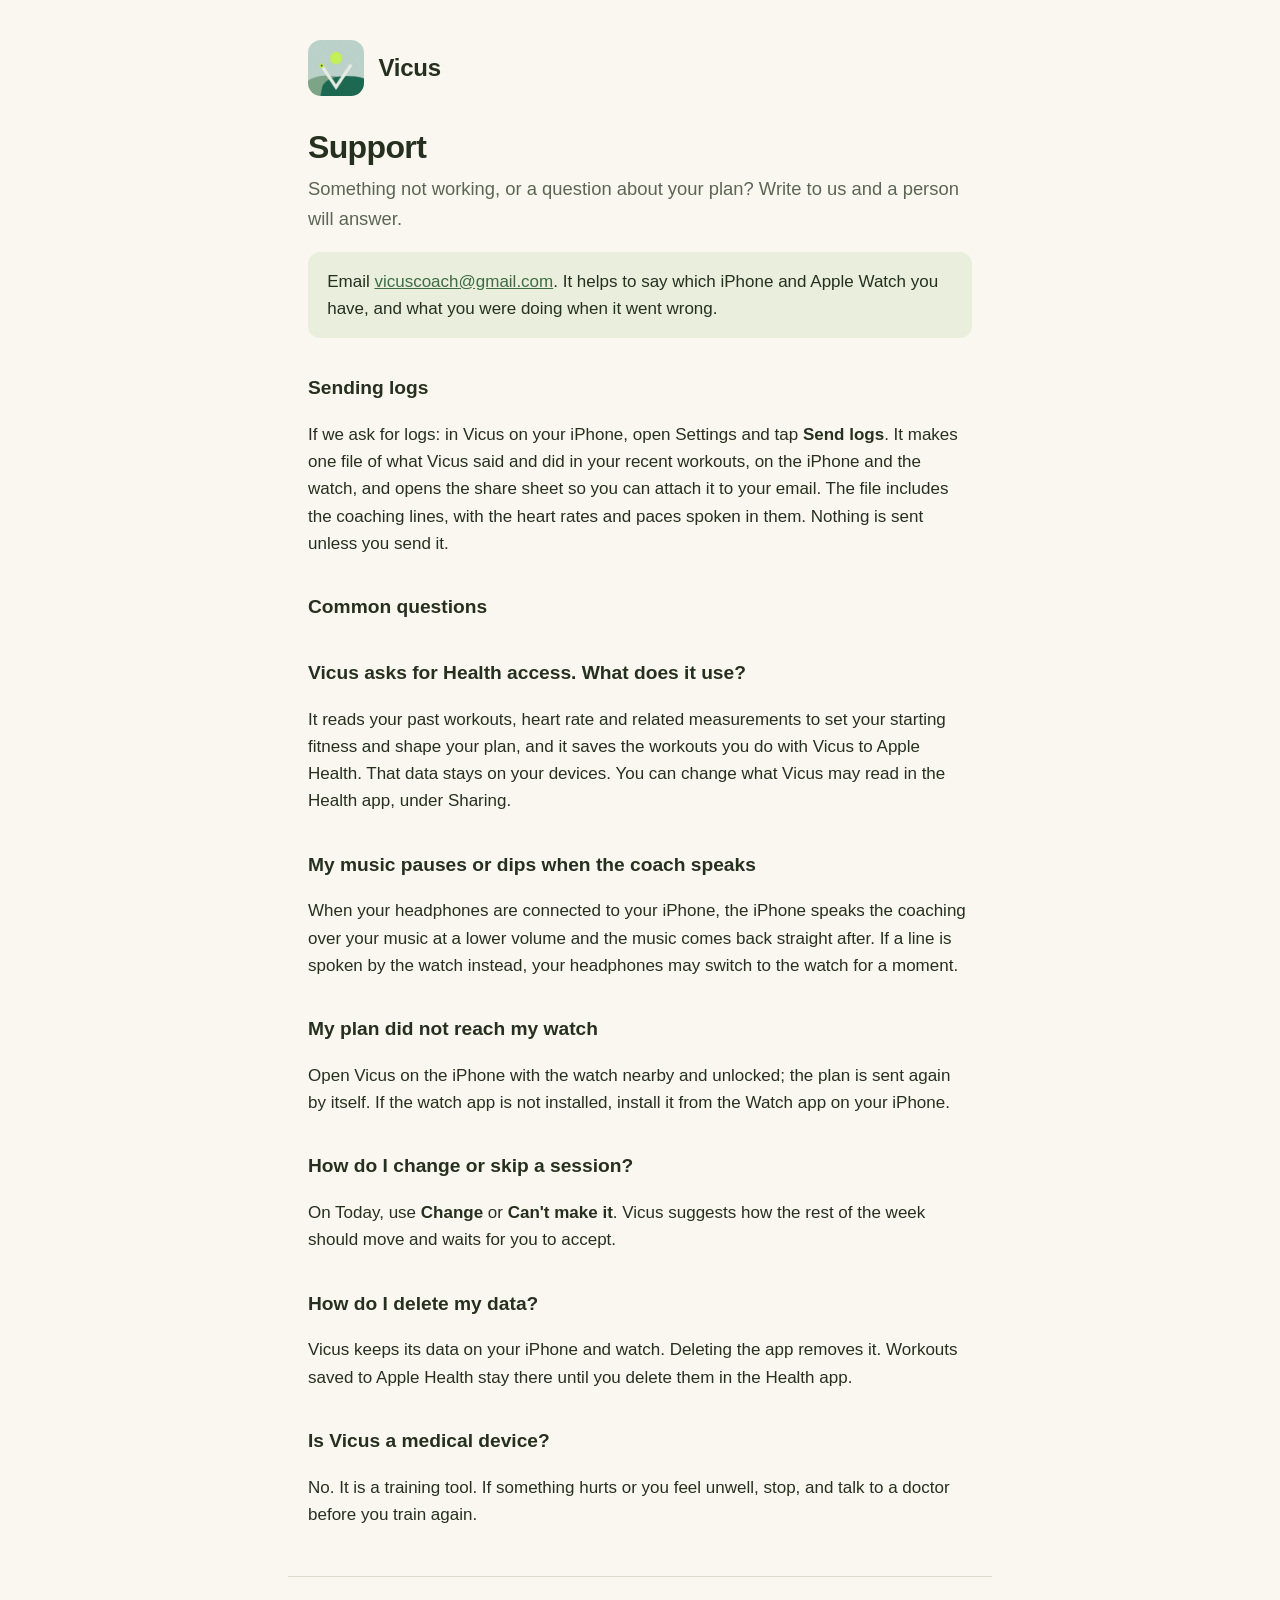
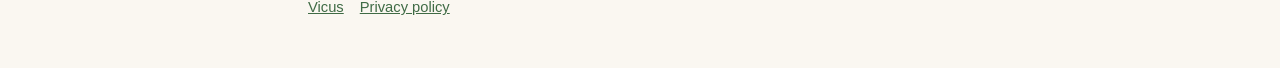
==== support.html @ aeea4aad "Vicus: home, support and privacy policy pages" ====
<!doctype html>
<html lang="en">
<head>
<meta charset="utf-8">
<meta name="viewport" content="width=device-width, initial-scale=1">
<title>Vicus Support</title>
<meta name="description" content="Help with Vicus: how to get in touch, and answers to common questions.">
<link rel="icon" href="favicon.png">
<link rel="stylesheet" href="style.css">
</head>
<body>
<header><img src="icon.png" alt=""><a href="./">Vicus</a></header>
<main>
<h1>Support</h1>
<p class="lead">Something not working, or a question about your plan? Write to us and a person will answer.</p>

<p class="note">Email <a href="mailto:vicuscoach@gmail.com">vicuscoach@gmail.com</a>. It helps to say which iPhone and Apple Watch you have, and what you were doing when it went wrong.</p>

<h2>Sending logs</h2>
<p>If we ask for logs: in Vicus on your iPhone, open Settings and tap <strong>Send logs</strong>. It makes one file of what Vicus said and did in your recent workouts, on the iPhone and the watch, and opens the share sheet so you can attach it to your email. The file includes the coaching lines, with the heart rates and paces spoken in them. Nothing is sent unless you send it.</p>

<h2>Common questions</h2>

<h2>Vicus asks for Health access. What does it use?</h2>
<p>It reads your past workouts, heart rate and related measurements to set your starting fitness and shape your plan, and it saves the workouts you do with Vicus to Apple Health. That data stays on your devices. You can change what Vicus may read in the Health app, under Sharing.</p>

<h2>My music pauses or dips when the coach speaks</h2>
<p>When your headphones are connected to your iPhone, the iPhone speaks the coaching over your music at a lower volume and the music comes back straight after. If a line is spoken by the watch instead, your headphones may switch to the watch for a moment.</p>

<h2>My plan did not reach my watch</h2>
<p>Open Vicus on the iPhone with the watch nearby and unlocked; the plan is sent again by itself. If the watch app is not installed, install it from the Watch app on your iPhone.</p>

<h2>How do I change or skip a session?</h2>
<p>On Today, use <strong>Change</strong> or <strong>Can't make it</strong>. Vicus suggests how the rest of the week should move and waits for you to accept.</p>

<h2>How do I delete my data?</h2>
<p>Vicus keeps its data on your iPhone and watch. Deleting the app removes it. Workouts saved to Apple Health stay there until you delete them in the Health app.</p>

<h2>Is Vicus a medical device?</h2>
<p>No. It is a training tool. If something hurts or you feel unwell, stop, and talk to a doctor before you train again.</p>
</main>
<footer><a href="./">Vicus</a><a href="privacy.html">Privacy policy</a></footer>
</body>
</html>
---- style.css ----
:root { --ink: #26301f; --soft: #5b6654; --paper: #faf7f1; --wash: #e9efdc; --accent: #3f6b45; --line: #d9dccd; }
@media (prefers-color-scheme: dark) {
  :root { --ink: #eef0e6; --soft: #b3bba9; --paper: #171b14; --wash: #20261b; --accent: #9fd0a4; --line: #333a2c; }
}
* { box-sizing: border-box; }
html { -webkit-text-size-adjust: 100%; }
body { margin: 0; background: var(--paper); color: var(--ink); font: 17px/1.6 -apple-system, "Avenir Next", "Segoe UI", Helvetica, Arial, sans-serif; }
main, header, footer { max-width: 44rem; margin: 0 auto; padding: 0 1.25rem; }
header { padding-top: 2.5rem; display: flex; align-items: center; gap: .9rem; }
header img { width: 56px; height: 56px; border-radius: 13px; }
header a { color: var(--ink); text-decoration: none; font-weight: 800; font-size: 1.5rem; letter-spacing: -.01em; }
h1 { font-size: 2rem; line-height: 1.2; margin: 2rem 0 .5rem; letter-spacing: -.02em; }
h2 { font-size: 1.2rem; margin: 2.2rem 0 .4rem; }
p, li { color: var(--ink); }
.lead { font-size: 1.15rem; color: var(--soft); margin-top: 0; }
.note { background: var(--wash); border-radius: 12px; padding: 1rem 1.2rem; }
a { color: var(--accent); }
table { border-collapse: collapse; width: 100%; margin: .6rem 0 1rem; font-size: .95rem; }
th, td { text-align: left; vertical-align: top; padding: .55rem .6rem .55rem 0; border-bottom: 1px solid var(--line); }
th { color: var(--soft); font-weight: 600; }
.wide { overflow-x: auto; }
footer { margin-top: 3rem; padding-top: 1.2rem; padding-bottom: 3rem; border-top: 1px solid var(--line); color: var(--soft); font-size: .92rem; }
footer a { margin-right: 1rem; }
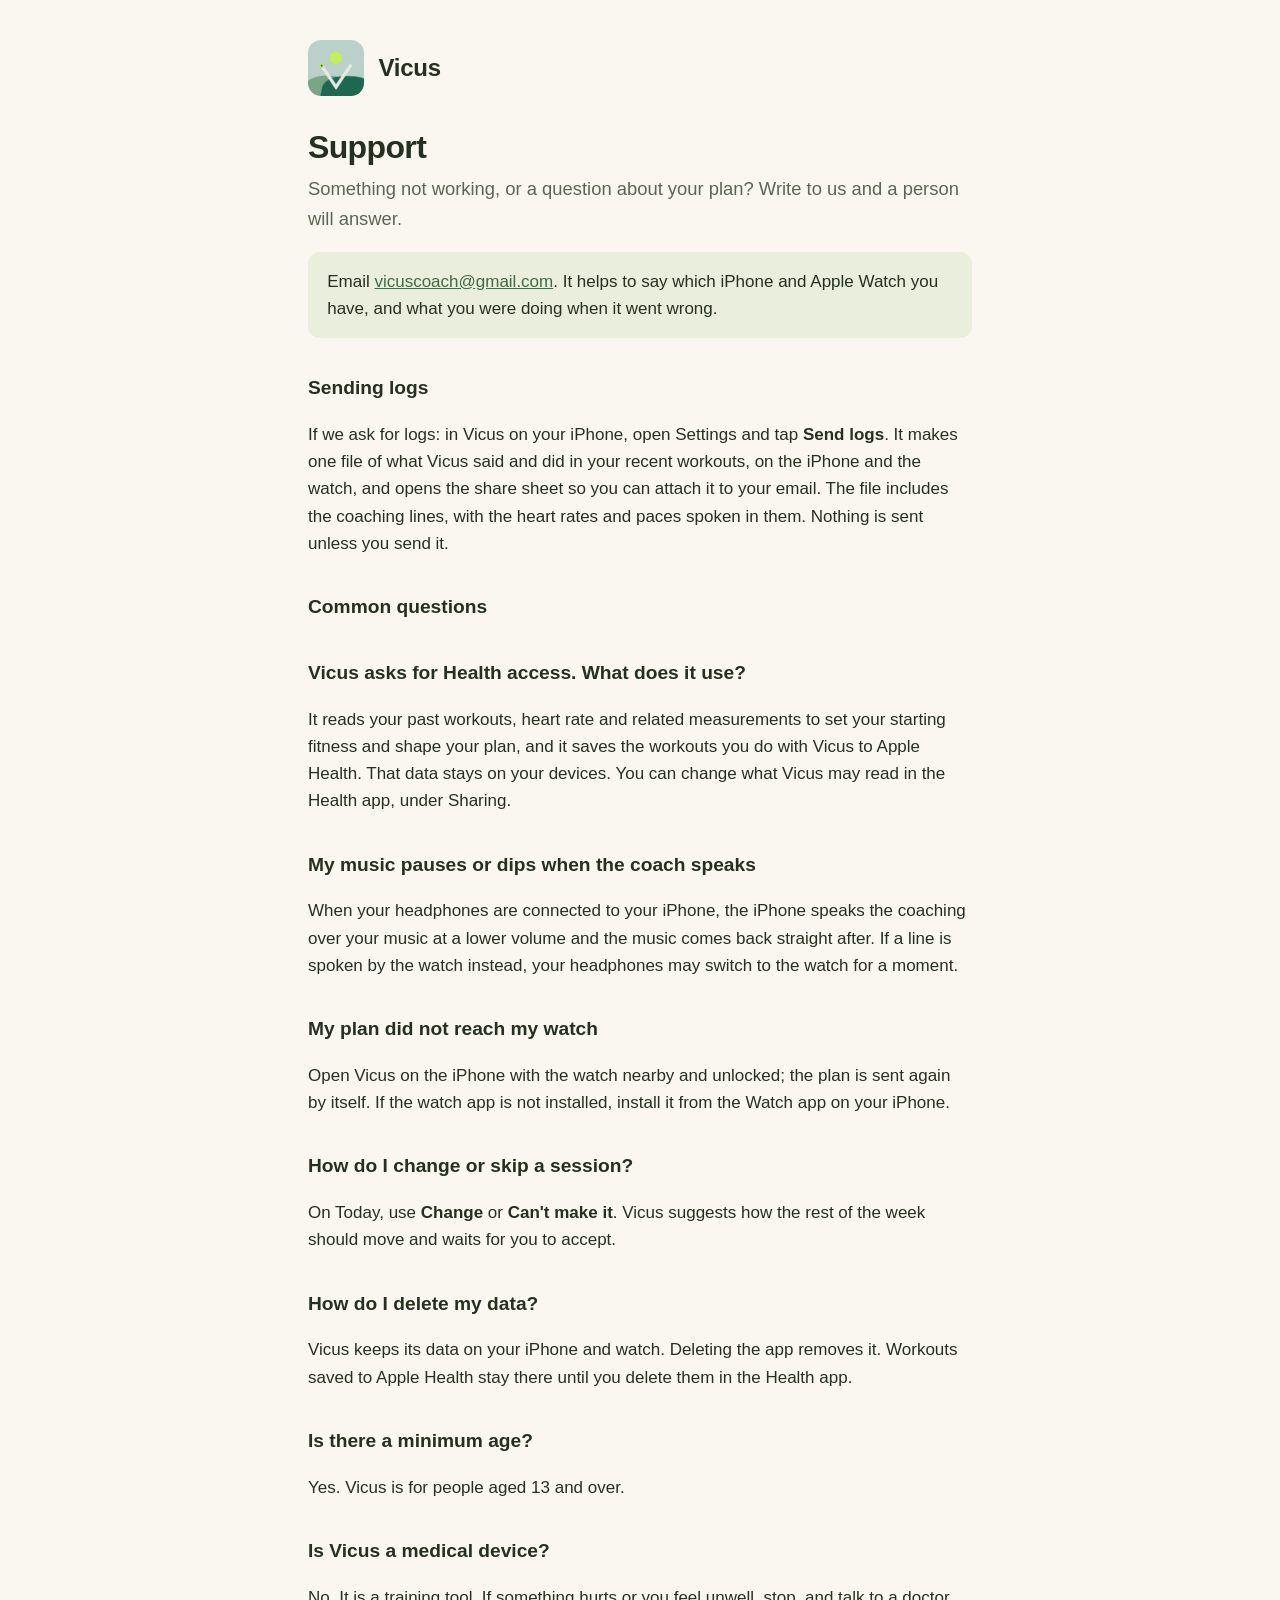
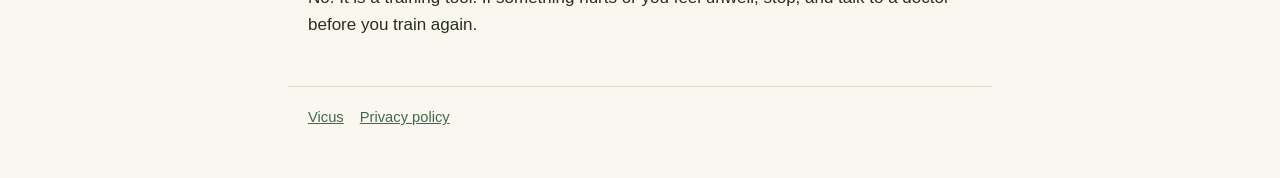
==== commit c77331a9: "Vicus is for people aged 13 and over" ====
--- a/support.html
+++ b/support.html
@@ -36,6 +36,9 @@
 <h2>How do I delete my data?</h2>
 <p>Vicus keeps its data on your iPhone and watch. Deleting the app removes it. Workouts saved to Apple Health stay there until you delete them in the Health app.</p>
 
+<h2>Is there a minimum age?</h2>
+<p>Yes. Vicus is for people aged 13 and over.</p>
+
 <h2>Is Vicus a medical device?</h2>
 <p>No. It is a training tool. If something hurts or you feel unwell, stop, and talk to a doctor before you train again.</p>
 </main>
